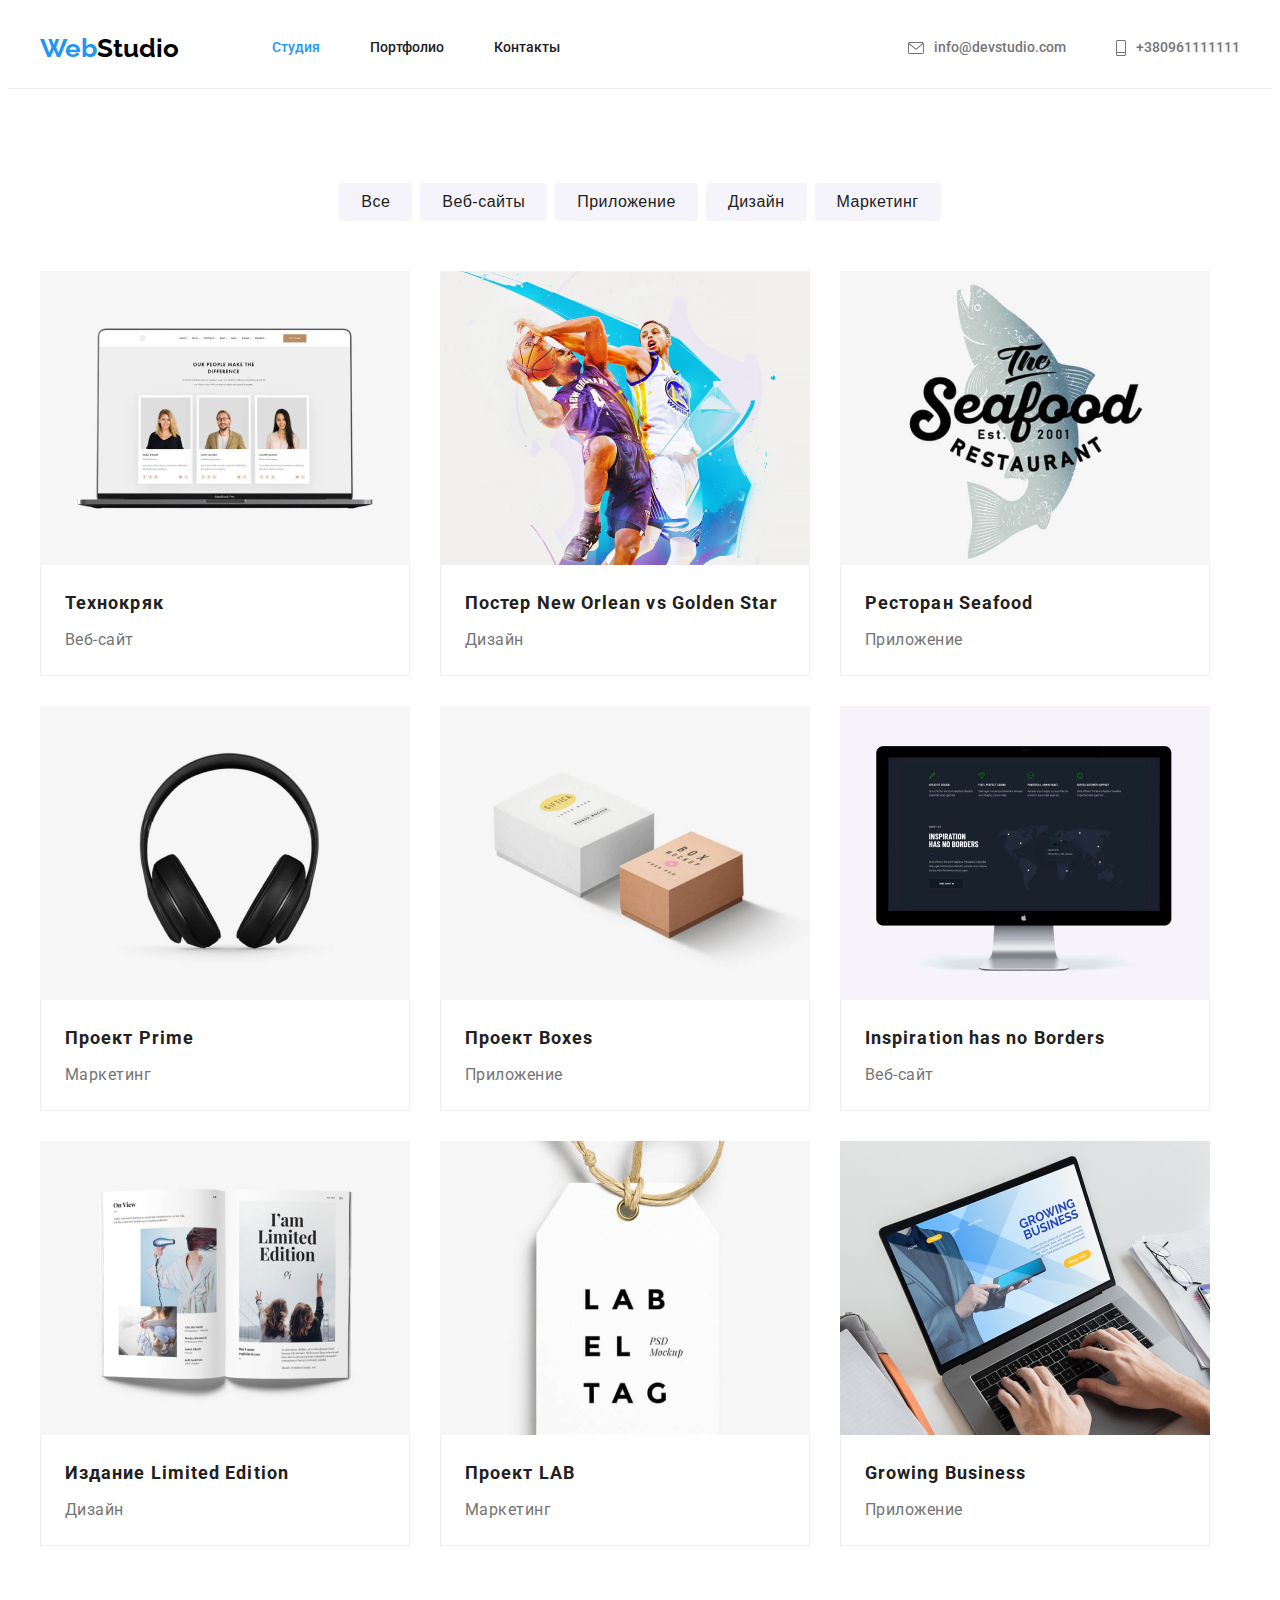
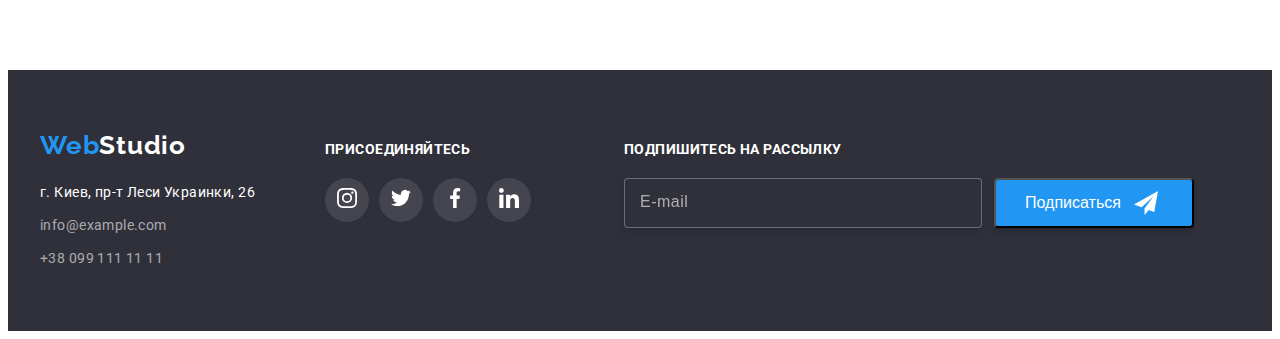
==== portfolio.html @ a02e1358 "Материалы с 6 ДЗ" ====
<!DOCTYPE html>
<html lang="en">
  <head>
    <meta charset="UTF-8" />
    <meta http-equiv="X-UA-Compatible" content="IE=edge" />
    <meta name="viewport" content="width=device-width, initial-scale=1.0" />
    <title>Document</title>
    <link rel="preconnect" href="https://fonts.googleapis.com">
    <link rel="preconnect" href="https://fonts.gstatic.com" crossorigin>
    <link href="https://fonts.googleapis.com/css2?family=Raleway:wght@700&family=Roboto:wght@400;500;700;900&display=swap" rel="stylesheet">
    <link rel="stylesheet" href="https://cdnjs.cloudflare.com/ajax/libs/modern-normalize/1.1.0/modern-normalize.min.css" integrity="sha512-wpPYUAdjBVSE4KJnH1VR1HeZfpl1ub8YT/NKx4PuQ5NmX2tKuGu6U/JRp5y+Y8XG2tV+wKQpNHVUX03MfMFn9Q==" crossorigin="anonymous" referrerpolicy="no-referrer" />
    <link rel="stylesheet" href="./css/styles.css" />
  </head>
  <body>
    <!--Шапка сайта-->
    <header class="page-header">
      <div class="container main-nav">
      <a href="./index.html" class="logo">
        <span class="logo-bloe">Web</span>Studio</a>
      <nav>
        <ul class="site-nav link">
          <li class="item"><a href="./index.html" class="link current">Студия</a></li>
          <li class="item"><a href="./portfolio.html" class="link activ">Портфолио</a></li>
          <li class="item"><a href="#" class="link">Контакты</a></li>
        </ul>
      </nav>
      <!-- сылка авторизации  -->
      <ul class="auth-link">
        <li class="item">             
          <a href="mailto:info@devstudio.com" class="link">
            <svg class="mailto">
              <use href="./img/sprite.svg#icon-envelope-hover"></use>
            </svg>
            info@devstudio.com
          </a>
        </li>
        <li class="item">
          <a href="tel:+380961111111" class="link">
            <svg class="phone">
              <use href="./img/sprite.svg#icon-smartphone"></use>
            </svg>
             +380961111111
          </a>
        </li>
      </ul>
     </div>
    </header>
  <main>
      <section class="section">
        <div class="container">
          <h1 class="visually-hidden">Наши проекты</h1>
        <ul class="portfolio">
          <li class="button-wrapper"><button type="button" class="button">Все</button></li>
          <li class="button-wrapper"><button type="button" class="button">Веб-сайты</button></li>
          <li class="button-wrapper"><button type="button" class="button">Приложение</button></li>
          <li class="button-wrapper"><button type="button" class="button">Дизайн</button></li>
          <li class="button-wrapper"><button type="button" class="button">Маркетинг</button></li>
        </ul>
        <ul class="project">
          <li class="element">
            <a href="" class="project-link">
              <div class="project-overlay">
                <img src="./img/7.jpg" alt="" width="370">
                <div class="project-overlay-text">
                  <h2 class="project-text">Технокряк это современная площадка распространения
                   коронавируса. Компании используют эту платформу для цифрового шпионажа и 
                   атак на защищённые сервера конкурентов.</h2>
                </div>
              </div>
              <div class="project-info">  
                <h2 class="project-title">Технокряк</h2>
                <p class="text">Веб-сайт</p>
              </div>
            </a>
          </li>
          <li class="element">
            <a href="" class="project-link">
              <div class="project-overlay">
              <img src="./img/8.jpg" alt="" width="370">
               <div class="project-overlay-text">
                  <h2 class="project-text">Технокряк это современная площадка распространения
                   коронавируса. Компании используют эту платформу для цифрового шпионажа и 
                   атак на защищённые сервера конкурентов.</h2>
                </div>
              </div>
              <div class="project-info">  
                <h2 class="project-title">Постер New Orlean vs Golden Star</h2>
                <p class="text">Дизайн</p>
              </div>
            </a>
          </li>
          <li class="element">
            <a href="" class="project-link">
              <div class="project-overlay">
              <img src="./img/9.jpg" alt="" width="370">
               <div class="project-overlay-text">
                  <h2 class="project-text">Технокряк это современная площадка распространения
                   коронавируса. Компании используют эту платформу для цифрового шпионажа и 
                   атак на защищённые сервера конкурентов.</h2>
                </div>
              </div>
              <div class="project-info">  
                <h2 class="project-title">Ресторан Seafood</h2>
                <p class="text">Приложение</p>
              </div>
            </a>
          </li>
          <li class="element">
            <a href="" class="project-link">
              <div class="project-overlay">
              <img src="./img/10.jpg" alt="" width="370">
               <div class="project-overlay-text">
                  <h2 class="project-text">Технокряк это современная площадка распространения
                   коронавируса. Компании используют эту платформу для цифрового шпионажа и 
                   атак на защищённые сервера конкурентов.</h2>
                </div>
              </div>
             <div class="project-info"> 
                <h2 class="project-title">Проект Prime</h2>
              <p class="text">Маркетинг</p>
             </div>
            </a>
          </li>
          <li class="element">
            <a href="" class="project-link">
              <div class="project-overlay">
              <img src="./img/11.jpg" alt="" width="370">
               <div class="project-overlay-text">
                  <h2 class="project-text">Технокряк это современная площадка распространения
                   коронавируса. Компании используют эту платформу для цифрового шпионажа и 
                   атак на защищённые сервера конкурентов.</h2>
                </div>
              </div>
              <div class="project-info">  
                <h2 class="project-title">Проект Boxes</h2>
              <p class="text">Приложение</p>
              </div>
            </a>
          </li>
          <li class="element">
            <a href="" class="project-link">
              <div class="project-overlay">
              <img src="./img/12.jpg" alt="" width="370">
               <div class="project-overlay-text">
                  <h2 class="project-text">Технокряк это современная площадка распространения
                   коронавируса. Компании используют эту платформу для цифрового шпионажа и 
                   атак на защищённые сервера конкурентов.</h2>
                </div>
              </div>
              <div class="project-info">  
                <h2 class="project-title">Inspiration has no Borders</h2>
              <p class="text">Веб-сайт</p>
              </div>
            </a>
          </li>
          <li class="element">
            <a href="" class="project-link">
              <div class="project-overlay">
              <img src="./img/13.jpg" alt="" width="370">
              <div class="project-overlay-text">
                  <h2 class="project-text">Технокряк это современная площадка распространения
                   коронавируса. Компании используют эту платформу для цифрового шпионажа и 
                   атак на защищённые сервера конкурентов.</h2>
                </div>
              </div>
              <div class="project-info">  
                <h2 class="project-title">Издание Limited Edition</h2>
              <p class="text">Дизайн</p>
              </div>
            </a>
          </li>
          <li class="element">
            <a href="" class="project-link">
              <div class="project-overlay">
              <img src="./img/14.jpg" alt="" width="370">
              <div class="project-overlay-text">
                  <h2 class="project-text">Технокряк это современная площадка распространения
                   коронавируса. Компании используют эту платформу для цифрового шпионажа и 
                   атак на защищённые сервера конкурентов.</h2>
                </div>
              </div>
              <div class="project-info">  
                <h2 class="project-title">Проект LAB</h2>
              <p class="text">Маркетинг</p>
              </div>
            </a>
          </li>
          <li class="element">
            <a href="" class="project-link">
              <div class="project-overlay">
              <img src="./img/15.jpg" alt="" width="370">
              <div class="project-overlay-text">
                  <h2 class="project-text">Технокряк это современная площадка распространения
                   коронавируса. Компании используют эту платформу для цифрового шпионажа и 
                   атак на защищённые сервера конкурентов.</h2>
                </div>
              </div>
              <div class="project-info">  
                <h2 class="project-title">Growing Business</h2>
              <p class="text">Приложение</p>
              </div>
            </a>
          </li>
        </ul>
      </div>
      </section>
</main>

    <!--Podval-->

    <footer class="footer">
      <div class="container">
        <div>
          <a href="./index.html" class="footer-logo"><span class="logo-bloe">Web</span>Studio</a>
          <address>
             <ul>
               <li class="adres">г. Киев, пр-т Леси Украинки, 26</li>
                <li><a href="mailto:info@example.com" class="adres-link">info@example.com</a></li>
               <li><a href="tel:+380991111111" class="adres-link">+38 099 111 11 11</a></li>
            </ul>
           </address>
        </div>
        <div class="connect">
           <h3 class="footer-title">Присоединяйтесь</h3>
             <ul class="social-footer-list">
              <li class="social-footer-item">
                <a class="social-footer-link" href="#">
                  <svg class="social-footer-icon">
                    <use href="./img/sprite.svg#icon-instagram-2"></use>
                  </svg>
                </a>
              </li>
              <li class="social-footer-item">
                <a class="social-footer-link" href="#">
                  <svg class="social-footer-icon">
                    <use href="./img/sprite.svg#icon-twitter-1"></use>
                  </svg>
                </a>
              </li>
              <li class="social-footer-item">
                <a class="social-footer-link" href="#">
                  <svg class="social-footer-icon">
                    <use href="./img/sprite.svg#icon-facebook-1"></use>
                  </svg>
                </a>
              </li>
              <li class="social-footer-item">
                <a class="social-footer-link" href="#">
                  <svg class="social-footer-icon">
                    <use href="./img/sprite.svg#icon-linkedin-1"></use>
                  </svg>
                </a>
              </li>
            </ul>
        </div>
        <div class="footer-form">
          <h3 class="footer-form-title">Подпишитесь на рассылку</h3>
          <div class="footer-container">
          <label class="footer-form-label">
            <input type="text" name="" placeholder="E-mail" />
           <button type="submit" class="btn-title">Подписаться
             <svg class="btn-icon">
               <use href="./img/sprite.svg#icon_send"></use>
            </svg>
           </button>
          </label>
          </div>
        </div>

     </div>

    </footer>
  </body>
     </html>
---- css/styles.css ----
:root{
--primary-text-color: #757575;
--title-text:#212121;
--accent-color: #2196F3;
--accent-new-color: #FFFFFF;
--timing: cubic-bezier(0.4, 0, 0.2, 1)
}


body {
  background-color: var(--accent-new-color);
  color: var(--primary-text-color);
  font-family: Roboto, sans-serif;
}

 img{
   width: 100%;
   height: auto;
   display: block;
 }

 h1,h2,h3,p{
  margin: 0;
}

ul {
  list-style: none;
  margin-top: 0;
  margin-bottom: 0;
  padding: 0;
}
/* цвет основного текста #212121 */

/* вторичний цвет #757575 */

/* белий #FFFFFF */
/* cubic-bezier(0.4, 0, 0.2, 1) */
/* синий #2196F3 */
/* fon #E5E5E5*/ 
/*fon2  #F5F4FA*/
/* #000000  цвет logo */
/*  fon footer 2F303A */

.section{
  padding: 94px 0;
}

.container{
 max-width: 1200px;
 padding-left: 15px;
 padding-right: 15px;
 margin: 0 auto;
}

.page-header{
  background-color: var(--accent-new-color);
  border-bottom: 1px solid #ECECEC;
}

.main-nav{
  display: flex;
  align-items: center;
}

.logo {
  color:#000000;
  margin-right: 93px;
  font-family: Raleway;
  font-weight: 700;
  font-size: 26px;
  line-height: 1.19;
  text-decoration: none;
}
.logo-bloe {
  color: var(--accent-color)
}

.site-nav{
  display: flex;
  
}

.site-nav .item{
  margin-right: 50px;
}

.site-nav .item:last-child{
  margin-right: 0;
}

.site-nav .link {
  display: block;
  
 padding-top: 32px;
 padding-bottom: 32px; 

color: var(--title-text);
font-weight: 500;
font-size: 14px;
line-height: 1.14;
text-decoration: none;
}

.site-nav .link:hover, 
.site-nav .link:focus {
  color: var(--accent-color);
}

.site-nav .link.current{
  color: var(--accent-color);
}

.item{
  position: relative;
}
.site-nav .link.current::after{
  content: "";
  display: block;
  position: absolute;
  left: 0;
  bottom: 0;
  width: 100%;
  height: 4px;
  background: #2196F3;
  border-radius: 2px;

  opacity: 0;
  transition: opacity 250ms var(--timing);
}

.site-nav .link.current:hover::after{
  opacity: 1;
}

.site-nav .link.activ::after{
  content: "";
  display: block;
  position: absolute;
  left: 0;
  bottom: 0;
  width: 100%;
  height: 4px;
  background: #2196F3;
  border-radius: 2px;

  opacity: 0;
  transition: opacity 250ms var(--timing);
}

.site-nav .link.activ:hover::after{
  opacity: 1;
}


/* сылка авторизации */
.auth-link .link:hover,
.auth-link .link:focus {
  color: var(--accent-color);
}



.auth-link{
  display: flex;
  margin-left: auto;
}

.auth-link .item + .item{
margin-left: 50px;
}

.auth-link .link {
  display: flex;
  color: var(--primary-text-color);
  font-weight: 500;
  font-size: 14px;
  line-height: 1.14;
  text-decoration: none;
  align-items: center;
}

.mailto{
   width: 16px;
   height: 12px;
   margin-right: 10px;
   fill: #757575;
}
.auth-link .link:hover .mailto,
.auth-link .link:focus .mailto, 
.auth-link .link:hover .phone,
.auth-link .link:focus .phone{
fill:var(--accent-color);
}

.phone{
  width: 10px;
  height: 16px;
  margin-right: 10px;
  fill: #757575;
}
.phone:hover,
.phone:focus{
fill:var(--accent-color);
}

/* Банер */
.banner{
  height: 600px;
  margin-left: auto;
  margin-right: auto;
  background-image: linear-gradient(to right,
  rgba(47, 48, 58, 0.4),
  rgba(7, 9, 26, 0.4)),url(../img/16.jpg);
  background-size: cover;
  background-repeat: no-repeat;
  background-position: center; 
  text-align: center;  
  background-color:  #2F303A;
  padding-top: 200px;
  padding-bottom: 200px;
}

.banner .banner-subtitle{
  margin-top: 0;
  margin-bottom: 30px;
 font-weight: 900;
 font-size: 44px;
 line-height: 1.36;
 text-align: center;
 text-transform: uppercase;
 color: var(--accent-new-color);
}
/* Кнопка */
.banner .button{
  box-shadow: 0px 4px 4px rgba(0, 0, 0, 0.15);
  border: transparent;
  margin-left: auto;
  margin-right: auto;
  padding: 10px 32px;
  color: var(--title-text);
  width: 200px;
  border-radius: 4px;  
  font-weight: 700;
  font-size: 16px;
  line-height: 1.87;
  display: flex;
  align-items: center;
  text-align: center;  
  cursor: pointer;
}

.button.primary{ 
  color: var(--accent-new-color);
  background-color: var(--accent-color);
}
 /* modal */

 .backdrop{
   z-index: 1;
   position: fixed;
   top: 0;
   left: 0;
   right: 0;
   bottom: 0;
   background: rgba(0, 0, 0, 0.2);
   box-shadow: 0px 4px 4px rgba(0, 0, 0, 0.25);
 }

 .backdrop.is-hidden{
   opacity: 0;
   pointer-events: none;
 }

 .modal{
   position: absolute;
   padding: 40px;
   top: 50%;
   left: 50%;
   max-width: 500px;
   background: #FFFFFF;
   transform: translate(-50%, -50%);
   width: 528px;
   min-height: 581px;
 }

.button-modal{
   display: flex; 
   cursor: pointer;
   padding: 0;
   position: absolute;
   top: 8px;
   right: 8px;
   width: 30px;
   height: 30px;
   border-radius: 100%;
   justify-content: center;
   align-items: center;
   background: #FFFFFF;
   border: 1px solid rgba(0, 0, 0, 0.1);
   box-sizing: border-box;

}

.modal-icon{

 width: 18px;
 height: 18px;
 color: #000000;
}

.modal-title{
  display: flex;
  width: 448px;
  height: 23px;
  line-height: 23px;
  text-align: center;
  letter-spacing: 0.03em;
  margin-bottom: 12px;
  color: #212121;
}

.coment{
  resize: none;
  width: 100%;
  height: 120px;
  padding: 16px 12px;
  margin-bottom: 20px;
  border: 1px solid rgba(33, 33, 33, 0.2);
  box-sizing: border-box;
  border-radius: 4px;
}

.coment:hover,.coment:focus{
   border: 1px solid #2196F3;
}

.form-field{
  display: flex;
  flex-direction: column;
}

.form-lable{
  position: relative;
  text-align: left;
  margin-bottom: 10px;
  font-size: 12px;
  line-height: 14px;

  color: #757575;
}

.form-input:focus,.form-input:hover{
  border: 1px solid #2196F3;
  outline: none;
  cursor: pointer;
}

.form-input:focus + .form-ikon,.form-input:hover + .form-ikon{
  fill: #2196F3;
}

.form-input{
width: 100%;
padding: 14px;
padding-left: 42px;
background: #FFFFFF;
/* box-shadow: 0px 1px 3px rgba(0, 0, 0, 0.12), 0px 1px 1px rgba(0, 0, 0, 0.14), 0px 2px 1px rgba(0, 0, 0, 0.2);
border-radius: 4px; */
border: 1px solid rgba(33, 33, 33, 0.2);
box-sizing: border-box;
}

.form-ikon{
  position: absolute;
  top: 24px;
  left: 15px;

  display: inline-block;
  width: 18px;
  height: 18px;
}

.checkbox{
  -webkit-appearance:none;
  -moz-appearance:none;
  appearance:none
}


.checkbox-label{
  display: flex;
  margin-bottom: 30px;
  font-size: 14px;
  line-height: 1.7;
  color: var(--primary-text-color);
}

.checkbox-label span{
  display: flex;
  align-items: center;
  justify-content: center;
  border-radius: 3px;
  margin-right: 7px;
  width: 16px;
  height: 15px;
  border: 2px solid #212121;
}

.checkbox:checked + .checkbox-label span{
 background-color: var(--accent-color);
 border: none;
}

.form-link{
    margin-left: 5px;
    font-size: 14px;
    line-height: 1.71;
    letter-spacing: 0.03em;
    text-decoration-line: underline;
    color: #2196F3;
}

.checkbox-ikon{
  display: flex;
  align-items: center;
  justify-content: center;
  width: 11px;
  height: 8px;
  border-radius: 2px;
}

.form-button{
  display: flex;
  justify-content: center;
  cursor: pointer;
  padding: 10px 55px;
  background: #2196F3;
  box-shadow: 0px 4px 4px rgba(0, 0, 0, 0.15);
  border-radius: 4px;
  font-size: 16px;
  line-height: 30px;  
  align-items: center;
  text-align: center;
  border: transparent;
  color: #FFFFFF;
}

.form-primary{
  display: block;
  margin-left: auto;
  margin-right: auto;
}

/* Организхационные моменты */

.visually-hidden {
  display: none;
}

.features {
  background: #FFFFFF;
  padding-bottom: 0;
}

.moment{
  display: flex;
}
.moment .item:hover, .moment .item:focus{
  cursor: pointer;
  filter: drop-shadow(0px 4px 4px rgba(0, 0, 0, 0.25));
}
 .moment .item:not(:last-child){
  margin-right: 30px;
 }

 .moment .item .features-box{
 display: flex;
 align-items: center;
 justify-content: center;
 height: 120px;
 background-repeat: no-repeat;
 background-position: center;
 background-color: #F5F4FA;
 margin-bottom: 27px;
 }

.moment .item .features-icon{
  height: 70px;
  height: 70px;
}
 

 .features-title {
   margin-bottom: 10px;
   font-size: 14px;
   line-height: 1.14;
   letter-spacing: 0.03em;
   text-transform: uppercase;
   color: var(--title-text)
}

 .features-description {
  font-size: 14px;
  line-height: 1.71;
  letter-spacing: 0.03em;
  color: var(--primary-text-color);
}

/* Чем мы занимаемся */

.work{
  background: #FFFFFF;
}
.work-container{
  display: flex;
}

.work-img{
  display: block;
  position: relative;
  margin-right: 30px;
}

.work-owerlay{
  position: absolute;
  content: "";
  width: 100%;
  bottom: 0;
  padding: 27px 0px;
  text-align: center;
  background: rgba(47, 48, 58, 0.8);
}

.name-owerlay{
  

font-style: normal;
 font-weight: bold;
 font-size: 14px;
 line-height: 1.14;
 letter-spacing: 0.03em;
 text-transform: uppercase;

 color: #FFFFFF;
}
.work-img:last-child{
  margin-right: 0;
}

 .work-title{
   margin-bottom: 50px; 
   font-weight: 700;
   font-size: 36px;
   line-height: 1.16;
   text-align: center;
   letter-spacing: 0.03em;
   color: var(--title-text);
}

/* nasha komanda */
.our-team{
  background: #F5F4FA;
}

.our-team-container{
  display: flex;
}

.our-team-men{
  background: #FFFFFF;
  margin-right: 30px;
  box-shadow: 0px 1px 3px rgba(0,0,0,0.12),0px 1px 1px rgba(0,0,0,0.14), 0px 2px 1px rgba(0,0,0,0.2);
  border-radius:0px 0px 4px 4px ;
}

.our-team-men:last-child{
  margin-right: 0;
}

 .our-team-title{
margin-bottom: 50px;
font-weight: bold;
font-size: 36px;
line-height: 1.16;
text-align: center;
letter-spacing: 0.03em;
color: var(--title-text);
}

.our-team-info{
  padding: 30px 0;
}

 .our-team-name{
   margin-bottom: 10px;
font-weight: 500;
font-size: 16px;
line-height: 1.19;
text-align: center;
letter-spacing: 0.03em;
color: var(--title-text);
}

 .our-team-job{
 font-size: 16px;
 line-height: 1.19;
 text-align: center;
 letter-spacing: 0.03em;
 color: var(--primary-text-color);
 margin-bottom: 16px;
}

.network-link{
  display: flex;
  padding: 12px;
  border-radius: 50%;
  align-items: center;
  justify-content: center;
  fill:#afb1b8;
  outline: none;
}

.network-link:hover,
.network-link:focus{
  background: #2196F3;
  fill: #FFFFFF;
}


.network-list{
  display: flex;
  justify-content: center;
}

.network-item:not(:last-child){
  margin-right: 10px;
}

.network-social{
   width: 20px;
   height: 20px;
 }

 .network-link:last-child{
  margin-right: 0;
} 



 /*Постоянные клиенты*/

 .company-container{
   display: flex;
 }

.company-title{
font-family: Roboto;
font-style: normal;
font-weight: bold;
font-size: 36px;
line-height: 1.1;
text-align: center;
letter-spacing: 0.03em;
margin-bottom: 50px;
color: #212121;
}


.company-item{
  display: flex;
  justify-content: center;
  width: 170px;
  height: 92px;
  margin-right: 30px;
  
  box-sizing: border-box;
  align-items: center;
  border-radius: 4px;
}

.company-button{
  display: flex;
  align-items: center;
  justify-content: center;
  width: 170px;
  height: 92px;
  box-sizing: border-box;
  align-items: center;
  border-radius: 4px;
  border: 1px solid #AFB1B8;
}


.company-item:last-child{
  margin-right: 0;
} 

.company-icon{
  width:106px;
  height: 60px;
  fill:#afb1b8 ;
}

.company-button:hover .company-icon,
.company-button:focus .company-icon {
   fill: #2196F3;
}

.company-button:hover,
.company-button:focus {
 border-color: #2196F3;
}

 

.footer{
  background-color: #2F303A;
  padding-top: 60px;
  padding-bottom: 60px;
}


.footer-logo{
  display: inline-block;
  margin-bottom: 20px;
  color:var(--accent-new-color);
  font-family: Raleway;
  font-weight: 700;
  font-size: 26px;
  line-height: 1.19;
  letter-spacing: 0.03em;
  text-decoration: none;
}

.adres{
 color: var(--accent-new-color);
 font-family: Roboto;
 font-style: normal;
 font-size: 14px;
 line-height: 1.71;
 letter-spacing: 0.03em;
}

.footer .adres-link:hover,
.footer .adres-link:focus {
  color: var(--accent-color);
}

.footer .adres-link {
  display: inline-block;
 margin-top: 9px;
 font-style: normal;
 font-size: 14px;
 line-height: 1.71;
 letter-spacing: 0.03em;
 color: rgba(255, 255, 255, 0.6);
 text-decoration: none;
}

.footer .container{
  display: flex;
  align-items: baseline;
}

.footer-title{
  font-family: Roboto;
 font-style: normal;
 font-weight: bold;
 font-size: 14px;
 line-height: 1.14;
 letter-spacing: 0.03em;
 text-transform: uppercase;
 margin-bottom: 20px;
 color:var(--accent-new-color);
 }

.social-footer-list{
  display: flex;
}

.social-footer-item{
  display: flex;
  justify-content: center;
  align-items: center;
  background: rgba(255, 255, 255, 0.1);
  width: 44px;
  height: 44px;
  border-radius: 100%;
  margin-right: 10px;
}

.social-footer-link:hover{
  background: #2196F3;
}

.social-footer-item:last-child{
  margin-right: 0;
} 

.social-footer-icon{
  width: 20px;
  height: 20px;
  fill: #FFFFFF;
}

.connect{
  margin-left: 70px;
}

.footer-form{
  display: flex;
  flex-direction: column;
  margin-left: 93px;
}

.footer-form-title{
 font-weight: bold;
 font-size: 14px;
 line-height: 1.14;
 letter-spacing: 0.03em;
 text-transform: uppercase;
 margin-bottom: 20px;
 color: var(--accent-new-color);
}

.footer-container{
  display: flex;
  flex-direction: row 
}

.footer-form-label{
  display: flex;
}

.footer-form-label input{
  width: 358px;
  height: 50px;
  left: 815px;
  top: 2787px;
  padding: 16px 15px;
  margin-right: 12px;
  border: 1px solid rgba(255, 255, 255, 0.3);
  box-sizing: border-box;
  filter: drop-shadow(0px 4px 4px rgba(0, 0, 0, 0.15));
  border-radius: 4px;
  background: #2F303A;
}

.footer-form-label input::placeholder{
font-size: 16px;
line-height: 20px;
display: flex;
align-items: center;
letter-spacing: 0.03em;
color: rgba(255, 255, 255, 0.6);
}

.footer-form .btn-title{
 display: flex;
 align-items: center;
 text-align: center;
 padding-left: 29px;
 padding-top: 10px;
 padding-bottom: 10px;
 margin-right: 10px;
 width: 200px;
 height: 50px;

 background: #2196F3;
 box-shadow: 0px 4px 4px rgba(0, 0, 0, 0.15);
 border-radius: 4px;

 color: #FFFFFF;
 font-size: 16px;
 line-height: 30px;
}

.btn-icon{
  width: 24px;
  height: 24px;
  margin: 13px 13px;
  
}

/* страница портфолио */

 .portfolio{
   display: flex;
   justify-content: center;
 }

 .project{
  display: flex;
  flex-wrap: wrap;
 }

 .portfolio{
 margin-bottom: 50px;
 }
.portfolio .button-wrapper:not(:last-child){
  margin-right: 8px;
}

.portfolio .button {
  border: 0;
  padding: 6px 22px;
  background-color: #f5f4fa;
  color: var(--title-text);
  border-radius: 4px; 
  font-weight: 500;
  font-size: 16px;
  line-height: 1.63;
  text-align: center;
  letter-spacing: 0.03em;
  cursor: pointer;
  outline: none;
}


.portfolio .button:hover,
.portfolio .button:focus {
  background-color: var(--accent-color);
  color: var(--accent-new-color);
}

/* .element{
    overflow: hidden;
} */

.project .project-link{
  text-decoration: none;
  display: block;
}

.project-overlay{
    position: relative;
    overflow: hidden; 
    /* padding: 63px 24px; */
}
.element:hover .project-overlay-text{
    transform: translateY(0);
}
 

.project-overlay-text{
    position: absolute;
    padding: 63px 24px;
    top: 0;
    right: 0;
    bottom: 0;
    background-color:  rgba(33, 150, 243, 0.9);

    transform: translateY(100%);
    transition: transform 250ms var(--timing);
}


.project-text{
    display: flex;
    align-items: center;
    width: 322px;
    height: 182px;
    left: 176px;
    top: 318px;
    font-family: Roboto;
    font-style: normal;
    font-weight: normal;
    font-size: 18px;
    line-height: 2.33;
    letter-spacing: 0.03em;
    color: #FFFFFF;
    
}

.project .project-title{
  margin-bottom: 4px;
    font-weight: 700;
    font-size: 18px;
    line-height: 2;
    letter-spacing: 0.06em;
    color: var(--title-text);
}


.project .text{
font-size: 16px;
line-height: 1.87;
letter-spacing: 0.03em;
color: var(--primary-text-color);
}

.project .project-info{
  border: 1px solid #eeeeee;
  border-top: 0;
  padding: 20px 24px;
}

.element{
   margin-right: 30px;
   margin-bottom: 30px;
 }

 .element .project-link:hover, .element .project-link:focus{
   box-shadow: 0px 1px 1px rgba(0, 0, 0, 0.12), 0px 4px 4px rgba(0, 0, 0, 0.06), 1px 4px 6px rgba(0, 0, 0, 0.16);
   outline: none;
 
  }
 
 .element:nth-child(3n){
   margin-right: 0px;
 }
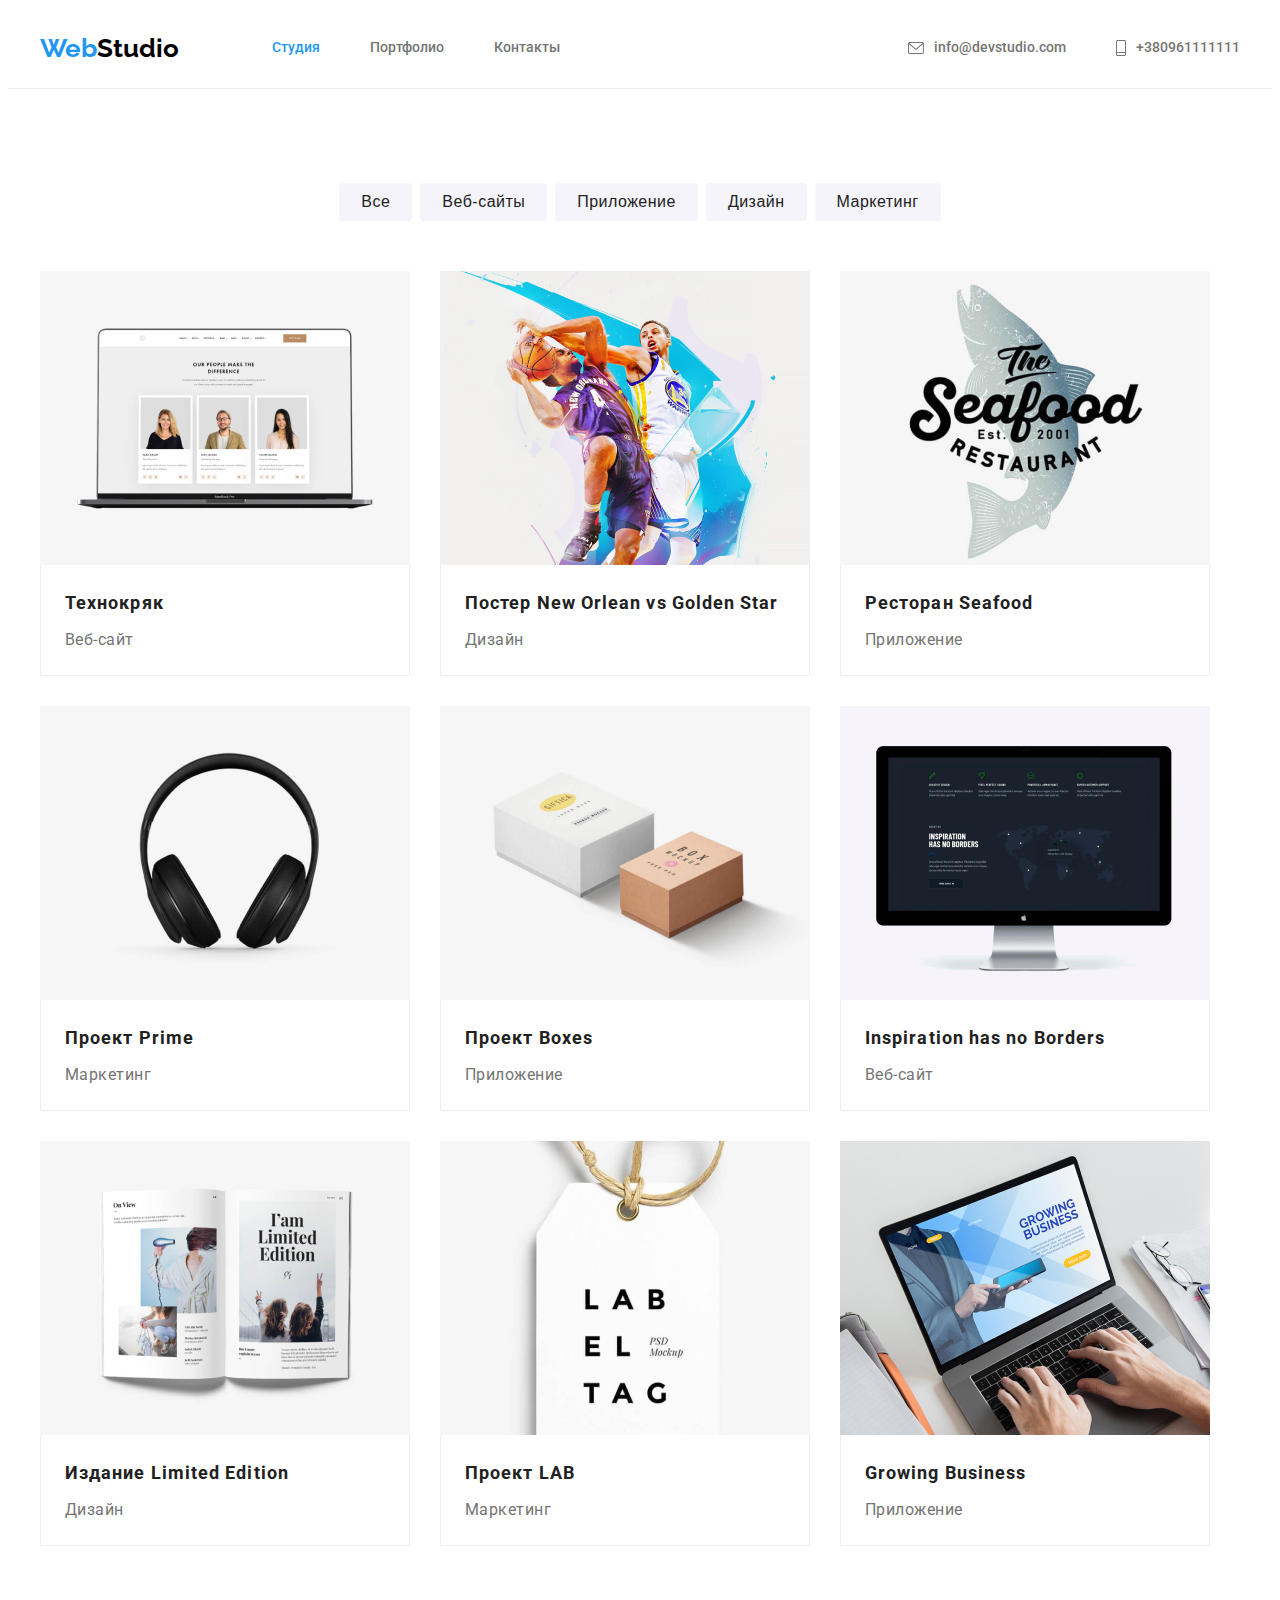
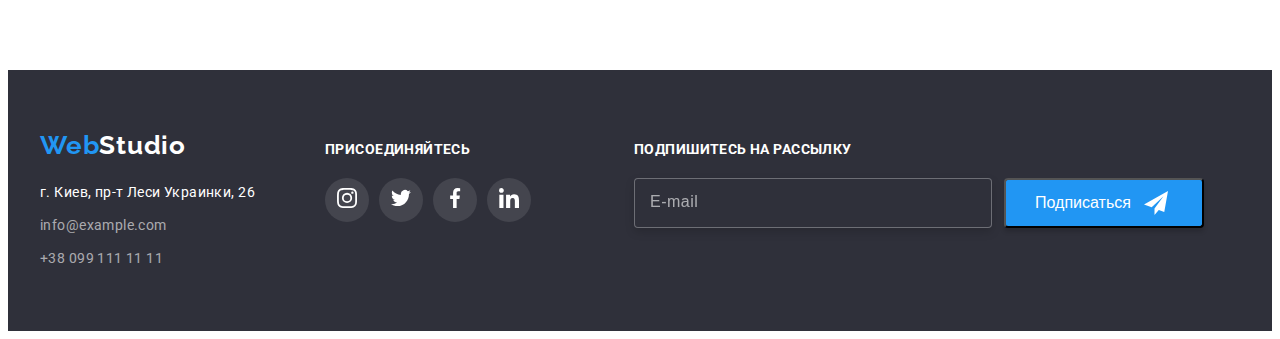
==== commit 517b7619: "дз 7готовое" ====
--- a/portfolio.html
+++ b/portfolio.html
@@ -9,7 +9,9 @@
     <link rel="preconnect" href="https://fonts.gstatic.com" crossorigin>
     <link href="https://fonts.googleapis.com/css2?family=Raleway:wght@700&family=Roboto:wght@400;500;700;900&display=swap" rel="stylesheet">
     <link rel="stylesheet" href="https://cdnjs.cloudflare.com/ajax/libs/modern-normalize/1.1.0/modern-normalize.min.css" integrity="sha512-wpPYUAdjBVSE4KJnH1VR1HeZfpl1ub8YT/NKx4PuQ5NmX2tKuGu6U/JRp5y+Y8XG2tV+wKQpNHVUX03MfMFn9Q==" crossorigin="anonymous" referrerpolicy="no-referrer" />
+    <link rel="stylesheet" href="./css/main.min.css" />
     <link rel="stylesheet" href="./css/styles.css" />
+
   </head>
   <body>
     <!--Шапка сайта-->
@@ -215,8 +217,8 @@
           <address>
              <ul>
                <li class="adres">г. Киев, пр-т Леси Украинки, 26</li>
-                <li><a href="mailto:info@example.com" class="adres-link">info@example.com</a></li>
-               <li><a href="tel:+380991111111" class="adres-link">+38 099 111 11 11</a></li>
+                <li><a href="mailto:info@example.com" class="adres__link">info@example.com</a></li>
+               <li><a href="tel:+380991111111" class="adres__link">+38 099 111 11 11</a></li>
             </ul>
            </address>
         </div>
@@ -254,9 +256,9 @@
             </ul>
         </div>
         <div class="footer-form">
-          <h3 class="footer-form-title">Подпишитесь на рассылку</h3>
+          <h3 class="footer-form__title">Подпишитесь на рассылку</h3>
           <div class="footer-container">
-          <label class="footer-form-label">
+          <label class="footer-form__label">
             <input type="text" name="" placeholder="E-mail" />
            <button type="submit" class="btn-title">Подписаться
              <svg class="btn-icon">
--- a/css/main.min.css
+++ b/css/main.min.css
@@ -0,0 +1,2 @@
+:root{--primary-text-color: #757575;--title-text:#212121;--accent-color: #2196F3;--accent-new-color: #FFFFFF;--timing: cubic-bezier(0.4, 0, 0.2, 1)}img{width:100%;height:auto;display:block}h1,h2,h3,p{margin:0}ul{list-style:none;margin-top:0;margin-bottom:0;padding:0}body{background-color:var(--accent-new-color);color:var(--primary-text-color);font-family:Roboto, sans-serif}.section{padding:94px 0}.container{max-width:1200px;padding-left:15px;padding-right:15px;margin:0 auto}.page-header{background-color:var(--accent-new-color);border-bottom:1px solid #ECECEC}.main-nav{display:flex;align-items:center}.logo{color:#000000;margin-right:93px;font-family:Raleway;font-weight:700;font-size:26px;line-height:1.19;text-decoration:none}.logo-bloe{color:var(--accent-color)}.site-nav{display:flex}.site-nav .item{margin-right:50px}.site-nav .item.site-nav .item:last-child{margin-right:0}.site-nav .link{display:block;padding-top:32px;padding-bottom:32px;color:var(--primary-text-color);font-weight:500;font-size:14px;line-height:1.14;text-decoration:none}.site-nav .link:hover,.site-nav .link:focus{color:var(--accent-color)}.site-nav .link.current{color:var(--accent-color)}.site-nav .link.current::after{content:"";display:block;position:absolute;left:0;bottom:0;width:100%;height:4px;background:var(--accent-color);border-radius:2px;opacity:0;transition:opacity 250ms var(--timing)}.site-nav .link.current:hover::after{opacity:1}.item{position:relative}.site-nav .link.activ::after{content:"";display:block;position:absolute;left:0;bottom:0;width:100%;height:4px;background:var(--accent-color);border-radius:2px;opacity:0;transition:opacity 250ms var(--timing)}.site-nav .link.activ:hover::after{opacity:1}.auth-link .link:hover,.auth-link .link:focus{color:var(--accent-color)}.auth-link{display:flex;margin-left:auto}.auth-link .item+.item{margin-left:50px}.auth-link .link{display:flex;color:var(--primary-text-color);font-weight:500;font-size:14px;line-height:1.14;text-decoration:none;align-items:center}.auth-link .link:hover .mailto,.auth-link .link:focus .mailto,.auth-link .link:hover .phone,.auth-link .link:focus .phone{fill:var(--accent-color)}.mailto{width:16px;height:12px;margin-right:10px;fill:var(--primary-text-color)}.phone{width:10px;height:16px;margin-right:10px;fill:var(--primary-text-color)}.phone:hover,.phone:focus{fill:var(--accent-color)}.banner{height:600px;margin-left:auto;margin-right:auto;background-image:linear-gradient(to right, rgba(47,48,58,0.4), rgba(7,9,26,0.4)),url(../img/16.jpg);background-size:cover;background-repeat:no-repeat;background-position:center;text-align:center;background-color:#2F303A;padding-top:200px;padding-bottom:200px}.banner .banner-subtitle{margin-top:0;margin-bottom:30px;font-weight:900;font-size:44px;line-height:1.36;text-align:center;text-transform:uppercase;color:var(--accent-new-color)}.banner .button{box-shadow:0px 4px 4px rgba(0,0,0,0.15);border:transparent;margin-left:auto;margin-right:auto;padding:10px 32px;color:var(--title-text);width:200px;border-radius:4px;font-weight:700;font-size:16px;line-height:1.87;display:flex;align-items:center;text-align:center;cursor:pointer}.button.primary{color:var(--accent-new-color);background-color:var(--accent-color)}.backdrop{z-index:1;position:fixed;top:0;left:0;right:0;bottom:0;background:rgba(0,0,0,0.2);box-shadow:0px 4px 4px rgba(0,0,0,0.25)}.backdrop.is-hidden{opacity:0;pointer-events:none}.modal{position:absolute;padding:40px;top:50%;left:50%;max-width:500px;background:var(--accent-new-color);transform:translate(-50%, -50%);width:528px;min-height:581px}.modal__button{display:flex;cursor:pointer;padding:0;position:absolute;top:8px;right:8px;width:30px;height:30px;border-radius:100%;justify-content:center;align-items:center;background:var(--accent-new-color);border:1px solid rgba(0,0,0,0.1);box-sizing:border-box}.modal__button:hover .modal__icon{fill:var(--accent-color)}.modal__icon{width:18px;height:18px;color:#000000}.modal__title{display:flex;width:448px;height:23px;line-height:23px;text-align:center;letter-spacing:0.03em;margin-bottom:12px;color:var(--title-text)}.modal__button:hover .modal__icon{fill:var(--accent-color)}.coment{resize:none;width:100%;height:120px;padding:16px 12px;margin-bottom:20px;border:1px solid rgba(33,33,33,0.2);box-sizing:border-box;border-radius:4px}.coment:hover,.coment:focus{border:1px solid #2196F3}.form__field{display:flex;flex-direction:column}.form__lable{position:relative;text-align:left;margin-bottom:10px;font-size:12px;line-height:14px;color:var(--primary-text-color)}.form__input{width:100%;padding:14px;padding-left:42px;background:var(--accent-new-color);border:1px solid rgba(33,33,33,0.2);box-sizing:border-box}.form__input:focus,.form__input:hover{border:1px solid #2196F3;outline:none;cursor:pointer}.form__input:focus+.form__ikon,.form__input:focus+.form__ikon,.form__input:hover+.form__ikon,.form__input:hover+.form__ikon{fill:var(--accent-color)}.form__ikon{position:absolute;top:24px;left:15px;display:inline-block;width:18px;height:18px}.checkbox{-webkit-appearance:none;-moz-appearance:none;appearance:none}.checkbox__label{display:flex;margin-bottom:30px;font-size:14px;line-height:1.7;color:var(--primary-text-color)}.checkbox__label span{display:flex;align-items:center;justify-content:center;border-radius:3px;margin-right:7px;width:16px;height:15px;border:2px solid #212121}.checkbox:checked+.checkbox__label span{background-color:var(--accent-color);border:none}.form__link{margin-left:5px;font-size:14px;line-height:1.71;letter-spacing:0.03em;text-decoration-line:underline;color:var(--accent-color)}.checkbox__ikon{display:flex;align-items:center;justify-content:center;width:11px;height:8px;border-radius:2px}.form__button{display:flex;justify-content:center;cursor:pointer;padding:10px 55px;background:var(--accent-color);box-shadow:0px 4px 4px rgba(0,0,0,0.15);border-radius:4px;font-size:16px;line-height:30px;align-items:center;text-align:center;border:transparent;color:var(--accent-new-color)}.form__primary{display:block;margin-left:auto;margin-right:auto}.visually-hidden{display:none}.features{background:var(--accent-new-color);padding-bottom:0}.moment{display:flex}.moment .item:hover,.moment .item:focus{cursor:pointer;filter:drop-shadow(0px 4px 4px rgba(0,0,0,0.25))}.moment .item:not(:last-child){margin-right:30px}.moment .item .features-box{display:flex;align-items:center;justify-content:center;height:120px;background-repeat:no-repeat;background-position:center;background-color:#F5F4FA;margin-bottom:27px}.moment .item .features-icon{height:70px;height:70px}.features-title{margin-bottom:10px;font-size:14px;line-height:1.14;letter-spacing:0.03em;text-transform:uppercase;color:var(--title-text)}.features-description{font-size:14px;line-height:1.71;letter-spacing:0.03em;color:var(--primary-text-color)}.work{background:var(--accent-new-color)}.work__container{display:flex}.work__img{display:block;position:relative;margin-right:30px}.work__owerlay{position:absolute;content:"";width:100%;bottom:0;padding:27px 0px;text-align:center;background:rgba(47,48,58,0.8)}.name-owerlay{font-style:normal;font-weight:bold;font-size:14px;line-height:1.14;letter-spacing:0.03em;text-transform:uppercase;color:var(--accent-new-color)}.work__img:last-child{margin-right:0}.work__title{margin-bottom:50px;font-weight:700;font-size:36px;line-height:1.16;text-align:center;letter-spacing:0.03em;color:var(--title-text)}.our-team{background:#F5F4FA}.our-team-container{display:flex}.our-team-container .our-team-container__men{background:var(--accent-new-color);margin-right:30px;box-shadow:0px 1px 3px rgba(0,0,0,0.12),0px 1px 1px rgba(0,0,0,0.14),0px 2px 1px rgba(0,0,0,0.2);border-radius:0px 0px 4px 4px}.our-team-container .our-team-container__men:last-child{margin-right:0}.our-team__title{margin-bottom:50px;font-weight:bold;font-size:36px;line-height:1.16;text-align:center;letter-spacing:0.03em;color:var(--title-text)}.our-team-container__info{padding:30px 0}.our-team-container__name{margin-bottom:10px;font-weight:500;font-size:16px;line-height:1.19;text-align:center;letter-spacing:0.03em;color:var(--title-text)}.our-team-container__job{font-size:16px;line-height:1.19;text-align:center;letter-spacing:0.03em;color:var(--primary-text-color);margin-bottom:16px}.network-list__link{display:flex;padding:12px;border-radius:50%;align-items:center;justify-content:center;fill:#afb1b8;outline:none}.network-list__link:last-child{margin-right:0}.network-list__link:hover,.network-list__link:focus{background:var(--accent-color);fill:var(--accent-new-color)}.network-list{display:flex;justify-content:center}.network-list__social{width:20px;height:20px}.network-list:not(:last-child){margin-right:10px}.company__container{display:flex}.company__title{font-family:Roboto;font-style:normal;font-weight:bold;font-size:36px;line-height:1.1;text-align:center;letter-spacing:0.03em;margin-bottom:50px;color:#212121}.company__item{display:flex;justify-content:center;width:170px;height:92px;margin-right:30px;box-sizing:border-box;align-items:center;border-radius:4px}.company__item:last-child{margin-right:0}.company__button{display:flex;align-items:center;justify-content:center;width:170px;height:92px;box-sizing:border-box;align-items:center;border-radius:4px;border:1px solid #AFB1B8}.company__button:hover .company__icon,.company__button:focus .company__icon{fill:#2196F3}.company__button:hover,.company__button:focus{border-color:#2196F3}.company__icon{width:106px;height:60px;fill:#afb1b8}.footer{background-color:#2F303A;padding-top:60px;padding-bottom:60px}.footer .container{display:flex;align-items:baseline}.footer-logo{display:inline-block;margin-bottom:20px;color:var(--accent-new-color);font-family:Raleway;font-weight:700;font-size:26px;line-height:1.19;letter-spacing:0.03em;text-decoration:none}.adres{color:var(--accent-new-color);font-family:Roboto;font-style:normal;font-size:14px;line-height:1.71;letter-spacing:0.03em}.footer .adres__link{display:inline-block;margin-top:9px;font-style:normal;font-size:14px;line-height:1.71;letter-spacing:0.03em;color:rgba(255,255,255,0.6);text-decoration:none}.footer .adres__link:hover,.footer .adres__link:focus{color:var(--accent-color)}.footer-title{font-family:Roboto;font-style:normal;font-weight:bold;font-size:14px;line-height:1.14;letter-spacing:0.03em;text-transform:uppercase;margin-bottom:20px;color:var(--accent-new-color)}.social-footer-list{display:flex}.social-footer-item{display:flex;justify-content:center;align-items:center;background:rgba(255,255,255,0.1);width:44px;height:44px;border-radius:100%;margin-right:10px}.social-footer-item:hover{background:#2196F3}.social-footer-item:hover:last-child{margin-right:0}.social-footer-icon{width:20px;height:20px;fill:#FFFFFF}.connect{margin-left:70px}.footer-form{display:flex;flex-direction:column;margin-left:93px}.footer-form__title{font-weight:bold;font-size:14px;line-height:1.14;letter-spacing:0.03em;text-transform:uppercase;margin-bottom:20px;color:var(--accent-new-color)}.footer-container{display:flex;flex-direction:row}.footer-form__label{display:flex}.footer-form__label input{width:358px;height:50px;left:815px;top:2787px;padding:16px 15px;margin-right:12px;border:1px solid rgba(255,255,255,0.3);box-sizing:border-box;filter:drop-shadow(0px 4px 4px rgba(0,0,0,0.15));border-radius:4px;background:#2F303A}.footer-form__label input::placeholder{font-size:16px;line-height:20px;display:flex;align-items:center;letter-spacing:0.03em;color:rgba(255,255,255,0.6)}.footer-form .btn-title{display:flex;align-items:center;text-align:center;padding-left:29px;padding-top:10px;padding-bottom:10px;margin-right:10px;width:200px;height:50px;background:#2196F3;box-shadow:0px 4px 4px rgba(0,0,0,0.15);border-radius:4px;color:#FFFFFF;font-size:16px;line-height:30px}.btn-icon{width:24px;height:24px;margin:13px 13px}.portfolio{display:flex;justify-content:center}.project{display:flex;flex-wrap:wrap}.portfolio{margin-bottom:50px}.portfolio .button-wrapper:not(:last-child){margin-right:8px}.portfolio .button{border:0;padding:6px 22px;background-color:#f5f4fa;color:var(--title-text);border-radius:4px;font-weight:500;font-size:16px;line-height:1.63;text-align:center;letter-spacing:0.03em;cursor:pointer;outline:none}.portfolio .button:hover,.portfolio .button:focus{background-color:var(--accent-color);color:var(--accent-new-color)}.project .project-link{text-decoration:none;display:block}.project-overlay{position:relative;overflow:hidden}.element:hover .project-overlay-text{transform:translateY(0)}.project-overlay-text{position:absolute;padding:63px 24px;top:0;right:0;bottom:0;background-color:rgba(33,150,243,0.9);transform:translateY(100%);transition:transform 250ms var(--timing)}.project-text{display:flex;align-items:center;width:322px;height:182px;left:176px;top:318px;font-family:Roboto;font-style:normal;font-weight:normal;font-size:18px;line-height:2.33;letter-spacing:0.03em;color:#FFFFFF}.project .project-title{margin-bottom:4px;font-weight:700;font-size:18px;line-height:2;letter-spacing:0.06em;color:var(--title-text)}.project .text{font-size:16px;line-height:1.87;letter-spacing:0.03em;color:var(--primary-text-color)}.project .project-info{border:1px solid #eeeeee;border-top:0;padding:20px 24px}.element{margin-right:30px;margin-bottom:30px}.element .project-link:hover,.element .project-link:focus{box-shadow:0px 1px 1px rgba(0,0,0,0.12),0px 4px 4px rgba(0,0,0,0.06),1px 4px 6px rgba(0,0,0,0.16);outline:none}.element:nth-child(3n){margin-right:0px}
+/*# sourceMappingURL=main.min.css.map */--- a/css/styles.css
+++ b/css/styles.css
@@ -1,1014 +1,3 @@
-:root{
---primary-text-color: #757575;
---title-text:#212121;
---accent-color: #2196F3;
---accent-new-color: #FFFFFF;
---timing: cubic-bezier(0.4, 0, 0.2, 1)
-}
-
-
-body {
-  background-color: var(--accent-new-color);
-  color: var(--primary-text-color);
-  font-family: Roboto, sans-serif;
-}
-
- img{
-   width: 100%;
-   height: auto;
-   display: block;
- }
-
- h1,h2,h3,p{
-  margin: 0;
-}
-
-ul {
-  list-style: none;
-  margin-top: 0;
-  margin-bottom: 0;
-  padding: 0;
-}
-/* цвет основного текста #212121 */
-
-/* вторичний цвет #757575 */
-
-/* белий #FFFFFF */
-/* cubic-bezier(0.4, 0, 0.2, 1) */
-/* синий #2196F3 */
-/* fon #E5E5E5*/ 
-/*fon2  #F5F4FA*/
-/* #000000  цвет logo */
-/*  fon footer 2F303A */
-
-.section{
-  padding: 94px 0;
-}
-
-.container{
- max-width: 1200px;
- padding-left: 15px;
- padding-right: 15px;
- margin: 0 auto;
-}
-
-.page-header{
-  background-color: var(--accent-new-color);
-  border-bottom: 1px solid #ECECEC;
-}
-
-.main-nav{
-  display: flex;
-  align-items: center;
-}
-
-.logo {
-  color:#000000;
-  margin-right: 93px;
-  font-family: Raleway;
-  font-weight: 700;
-  font-size: 26px;
-  line-height: 1.19;
-  text-decoration: none;
-}
-.logo-bloe {
-  color: var(--accent-color)
-}
-
-.site-nav{
-  display: flex;
-  
-}
-
-.site-nav .item{
-  margin-right: 50px;
-}
-
-.site-nav .item:last-child{
-  margin-right: 0;
-}
-
-.site-nav .link {
-  display: block;
-  
- padding-top: 32px;
- padding-bottom: 32px; 
-
-color: var(--title-text);
-font-weight: 500;
-font-size: 14px;
-line-height: 1.14;
-text-decoration: none;
-}
-
-.site-nav .link:hover, 
-.site-nav .link:focus {
-  color: var(--accent-color);
-}
-
-.site-nav .link.current{
-  color: var(--accent-color);
-}
-
-.item{
-  position: relative;
-}
-.site-nav .link.current::after{
-  content: "";
-  display: block;
-  position: absolute;
-  left: 0;
-  bottom: 0;
-  width: 100%;
-  height: 4px;
-  background: #2196F3;
-  border-radius: 2px;
-
-  opacity: 0;
-  transition: opacity 250ms var(--timing);
-}
-
-.site-nav .link.current:hover::after{
-  opacity: 1;
-}
-
-.site-nav .link.activ::after{
-  content: "";
-  display: block;
-  position: absolute;
-  left: 0;
-  bottom: 0;
-  width: 100%;
-  height: 4px;
-  background: #2196F3;
-  border-radius: 2px;
-
-  opacity: 0;
-  transition: opacity 250ms var(--timing);
-}
-
-.site-nav .link.activ:hover::after{
-  opacity: 1;
-}
-
-
-/* сылка авторизации */
-.auth-link .link:hover,
-.auth-link .link:focus {
-  color: var(--accent-color);
-}
-
-
-
-.auth-link{
-  display: flex;
-  margin-left: auto;
-}
-
-.auth-link .item + .item{
-margin-left: 50px;
-}
-
-.auth-link .link {
-  display: flex;
-  color: var(--primary-text-color);
-  font-weight: 500;
-  font-size: 14px;
-  line-height: 1.14;
-  text-decoration: none;
-  align-items: center;
-}
-
-.mailto{
-   width: 16px;
-   height: 12px;
-   margin-right: 10px;
-   fill: #757575;
-}
-.auth-link .link:hover .mailto,
-.auth-link .link:focus .mailto, 
-.auth-link .link:hover .phone,
-.auth-link .link:focus .phone{
-fill:var(--accent-color);
-}
-
-.phone{
-  width: 10px;
-  height: 16px;
-  margin-right: 10px;
-  fill: #757575;
-}
-.phone:hover,
-.phone:focus{
-fill:var(--accent-color);
-}
-
-/* Банер */
-.banner{
-  height: 600px;
-  margin-left: auto;
-  margin-right: auto;
-  background-image: linear-gradient(to right,
-  rgba(47, 48, 58, 0.4),
-  rgba(7, 9, 26, 0.4)),url(../img/16.jpg);
-  background-size: cover;
-  background-repeat: no-repeat;
-  background-position: center; 
-  text-align: center;  
-  background-color:  #2F303A;
-  padding-top: 200px;
-  padding-bottom: 200px;
-}
-
-.banner .banner-subtitle{
-  margin-top: 0;
-  margin-bottom: 30px;
- font-weight: 900;
- font-size: 44px;
- line-height: 1.36;
- text-align: center;
- text-transform: uppercase;
- color: var(--accent-new-color);
-}
-/* Кнопка */
-.banner .button{
-  box-shadow: 0px 4px 4px rgba(0, 0, 0, 0.15);
-  border: transparent;
-  margin-left: auto;
-  margin-right: auto;
-  padding: 10px 32px;
-  color: var(--title-text);
-  width: 200px;
-  border-radius: 4px;  
-  font-weight: 700;
-  font-size: 16px;
-  line-height: 1.87;
-  display: flex;
-  align-items: center;
-  text-align: center;  
-  cursor: pointer;
-}
-
-.button.primary{ 
-  color: var(--accent-new-color);
-  background-color: var(--accent-color);
-}
- /* modal */
-
- .backdrop{
-   z-index: 1;
-   position: fixed;
-   top: 0;
-   left: 0;
-   right: 0;
-   bottom: 0;
-   background: rgba(0, 0, 0, 0.2);
-   box-shadow: 0px 4px 4px rgba(0, 0, 0, 0.25);
- }
-
- .backdrop.is-hidden{
-   opacity: 0;
-   pointer-events: none;
- }
-
- .modal{
-   position: absolute;
-   padding: 40px;
-   top: 50%;
-   left: 50%;
-   max-width: 500px;
-   background: #FFFFFF;
-   transform: translate(-50%, -50%);
-   width: 528px;
-   min-height: 581px;
- }
-
-.button-modal{
-   display: flex; 
-   cursor: pointer;
-   padding: 0;
-   position: absolute;
-   top: 8px;
-   right: 8px;
-   width: 30px;
-   height: 30px;
-   border-radius: 100%;
-   justify-content: center;
-   align-items: center;
-   background: #FFFFFF;
-   border: 1px solid rgba(0, 0, 0, 0.1);
-   box-sizing: border-box;
-
-}
-
-.modal-icon{
-
- width: 18px;
- height: 18px;
- color: #000000;
-}
-
-.modal-title{
-  display: flex;
-  width: 448px;
-  height: 23px;
-  line-height: 23px;
-  text-align: center;
-  letter-spacing: 0.03em;
-  margin-bottom: 12px;
-  color: #212121;
-}
-
-.coment{
-  resize: none;
-  width: 100%;
-  height: 120px;
-  padding: 16px 12px;
-  margin-bottom: 20px;
-  border: 1px solid rgba(33, 33, 33, 0.2);
-  box-sizing: border-box;
-  border-radius: 4px;
-}
-
-.coment:hover,.coment:focus{
-   border: 1px solid #2196F3;
-}
-
-.form-field{
-  display: flex;
-  flex-direction: column;
-}
-
-.form-lable{
-  position: relative;
-  text-align: left;
-  margin-bottom: 10px;
-  font-size: 12px;
-  line-height: 14px;
-
-  color: #757575;
-}
-
-.form-input:focus,.form-input:hover{
-  border: 1px solid #2196F3;
-  outline: none;
-  cursor: pointer;
-}
-
-.form-input:focus + .form-ikon,.form-input:hover + .form-ikon{
-  fill: #2196F3;
-}
-
-.form-input{
-width: 100%;
-padding: 14px;
-padding-left: 42px;
-background: #FFFFFF;
-/* box-shadow: 0px 1px 3px rgba(0, 0, 0, 0.12), 0px 1px 1px rgba(0, 0, 0, 0.14), 0px 2px 1px rgba(0, 0, 0, 0.2);
-border-radius: 4px; */
-border: 1px solid rgba(33, 33, 33, 0.2);
-box-sizing: border-box;
-}
-
-.form-ikon{
-  position: absolute;
-  top: 24px;
-  left: 15px;
-
-  display: inline-block;
-  width: 18px;
-  height: 18px;
-}
-
-.checkbox{
-  -webkit-appearance:none;
-  -moz-appearance:none;
-  appearance:none
-}
-
-
-.checkbox-label{
-  display: flex;
-  margin-bottom: 30px;
-  font-size: 14px;
-  line-height: 1.7;
-  color: var(--primary-text-color);
-}
-
-.checkbox-label span{
-  display: flex;
-  align-items: center;
-  justify-content: center;
-  border-radius: 3px;
-  margin-right: 7px;
-  width: 16px;
-  height: 15px;
-  border: 2px solid #212121;
-}
-
-.checkbox:checked + .checkbox-label span{
- background-color: var(--accent-color);
- border: none;
-}
-
-.form-link{
-    margin-left: 5px;
-    font-size: 14px;
-    line-height: 1.71;
-    letter-spacing: 0.03em;
-    text-decoration-line: underline;
-    color: #2196F3;
-}
-
-.checkbox-ikon{
-  display: flex;
-  align-items: center;
-  justify-content: center;
-  width: 11px;
-  height: 8px;
-  border-radius: 2px;
-}
-
-.form-button{
-  display: flex;
-  justify-content: center;
-  cursor: pointer;
-  padding: 10px 55px;
-  background: #2196F3;
-  box-shadow: 0px 4px 4px rgba(0, 0, 0, 0.15);
-  border-radius: 4px;
-  font-size: 16px;
-  line-height: 30px;  
-  align-items: center;
-  text-align: center;
-  border: transparent;
-  color: #FFFFFF;
-}
-
-.form-primary{
-  display: block;
-  margin-left: auto;
-  margin-right: auto;
-}
-
-/* Организхационные моменты */
-
-.visually-hidden {
-  display: none;
-}
-
-.features {
-  background: #FFFFFF;
-  padding-bottom: 0;
-}
-
-.moment{
-  display: flex;
-}
-.moment .item:hover, .moment .item:focus{
-  cursor: pointer;
-  filter: drop-shadow(0px 4px 4px rgba(0, 0, 0, 0.25));
-}
- .moment .item:not(:last-child){
-  margin-right: 30px;
- }
-
- .moment .item .features-box{
- display: flex;
- align-items: center;
- justify-content: center;
- height: 120px;
- background-repeat: no-repeat;
- background-position: center;
- background-color: #F5F4FA;
- margin-bottom: 27px;
- }
-
-.moment .item .features-icon{
-  height: 70px;
-  height: 70px;
-}
- 
-
- .features-title {
-   margin-bottom: 10px;
-   font-size: 14px;
-   line-height: 1.14;
-   letter-spacing: 0.03em;
-   text-transform: uppercase;
-   color: var(--title-text)
-}
-
- .features-description {
-  font-size: 14px;
-  line-height: 1.71;
-  letter-spacing: 0.03em;
-  color: var(--primary-text-color);
-}
-
-/* Чем мы занимаемся */
-
-.work{
-  background: #FFFFFF;
-}
-.work-container{
-  display: flex;
-}
-
-.work-img{
-  display: block;
-  position: relative;
-  margin-right: 30px;
-}
-
-.work-owerlay{
-  position: absolute;
-  content: "";
-  width: 100%;
-  bottom: 0;
-  padding: 27px 0px;
-  text-align: center;
-  background: rgba(47, 48, 58, 0.8);
-}
-
-.name-owerlay{
-  
-
-font-style: normal;
- font-weight: bold;
- font-size: 14px;
- line-height: 1.14;
- letter-spacing: 0.03em;
- text-transform: uppercase;
-
- color: #FFFFFF;
-}
-.work-img:last-child{
-  margin-right: 0;
-}
-
- .work-title{
-   margin-bottom: 50px; 
-   font-weight: 700;
-   font-size: 36px;
-   line-height: 1.16;
-   text-align: center;
-   letter-spacing: 0.03em;
-   color: var(--title-text);
-}
-
-/* nasha komanda */
-.our-team{
-  background: #F5F4FA;
-}
-
-.our-team-container{
-  display: flex;
-}
-
-.our-team-men{
-  background: #FFFFFF;
-  margin-right: 30px;
-  box-shadow: 0px 1px 3px rgba(0,0,0,0.12),0px 1px 1px rgba(0,0,0,0.14), 0px 2px 1px rgba(0,0,0,0.2);
-  border-radius:0px 0px 4px 4px ;
-}
-
-.our-team-men:last-child{
-  margin-right: 0;
-}
-
- .our-team-title{
-margin-bottom: 50px;
-font-weight: bold;
-font-size: 36px;
-line-height: 1.16;
-text-align: center;
-letter-spacing: 0.03em;
-color: var(--title-text);
-}
-
-.our-team-info{
-  padding: 30px 0;
-}
-
- .our-team-name{
-   margin-bottom: 10px;
-font-weight: 500;
-font-size: 16px;
-line-height: 1.19;
-text-align: center;
-letter-spacing: 0.03em;
-color: var(--title-text);
-}
-
- .our-team-job{
- font-size: 16px;
- line-height: 1.19;
- text-align: center;
- letter-spacing: 0.03em;
- color: var(--primary-text-color);
- margin-bottom: 16px;
-}
-
-.network-link{
-  display: flex;
-  padding: 12px;
-  border-radius: 50%;
-  align-items: center;
-  justify-content: center;
-  fill:#afb1b8;
-  outline: none;
-}
-
-.network-link:hover,
-.network-link:focus{
-  background: #2196F3;
-  fill: #FFFFFF;
-}
-
-
-.network-list{
-  display: flex;
-  justify-content: center;
-}
-
-.network-item:not(:last-child){
-  margin-right: 10px;
-}
-
-.network-social{
-   width: 20px;
-   height: 20px;
- }
-
- .network-link:last-child{
-  margin-right: 0;
-} 
-
-
-
- /*Постоянные клиенты*/
-
- .company-container{
-   display: flex;
- }
-
-.company-title{
-font-family: Roboto;
-font-style: normal;
-font-weight: bold;
-font-size: 36px;
-line-height: 1.1;
-text-align: center;
-letter-spacing: 0.03em;
-margin-bottom: 50px;
-color: #212121;
-}
-
-
-.company-item{
-  display: flex;
-  justify-content: center;
-  width: 170px;
-  height: 92px;
-  margin-right: 30px;
-  
-  box-sizing: border-box;
-  align-items: center;
-  border-radius: 4px;
-}
-
-.company-button{
-  display: flex;
-  align-items: center;
-  justify-content: center;
-  width: 170px;
-  height: 92px;
-  box-sizing: border-box;
-  align-items: center;
-  border-radius: 4px;
-  border: 1px solid #AFB1B8;
-}
-
-
-.company-item:last-child{
-  margin-right: 0;
-} 
-
-.company-icon{
-  width:106px;
-  height: 60px;
-  fill:#afb1b8 ;
-}
-
-.company-button:hover .company-icon,
-.company-button:focus .company-icon {
-   fill: #2196F3;
-}
-
-.company-button:hover,
-.company-button:focus {
- border-color: #2196F3;
-}
-
- 
-
-.footer{
-  background-color: #2F303A;
-  padding-top: 60px;
-  padding-bottom: 60px;
-}
-
-
-.footer-logo{
-  display: inline-block;
-  margin-bottom: 20px;
-  color:var(--accent-new-color);
-  font-family: Raleway;
-  font-weight: 700;
-  font-size: 26px;
-  line-height: 1.19;
-  letter-spacing: 0.03em;
-  text-decoration: none;
-}
-
-.adres{
- color: var(--accent-new-color);
- font-family: Roboto;
- font-style: normal;
- font-size: 14px;
- line-height: 1.71;
- letter-spacing: 0.03em;
-}
-
-.footer .adres-link:hover,
-.footer .adres-link:focus {
-  color: var(--accent-color);
-}
-
-.footer .adres-link {
-  display: inline-block;
- margin-top: 9px;
- font-style: normal;
- font-size: 14px;
- line-height: 1.71;
- letter-spacing: 0.03em;
- color: rgba(255, 255, 255, 0.6);
- text-decoration: none;
-}
-
-.footer .container{
-  display: flex;
-  align-items: baseline;
-}
-
-.footer-title{
-  font-family: Roboto;
- font-style: normal;
- font-weight: bold;
- font-size: 14px;
- line-height: 1.14;
- letter-spacing: 0.03em;
- text-transform: uppercase;
- margin-bottom: 20px;
- color:var(--accent-new-color);
- }
-
-.social-footer-list{
-  display: flex;
-}
-
-.social-footer-item{
-  display: flex;
-  justify-content: center;
-  align-items: center;
-  background: rgba(255, 255, 255, 0.1);
-  width: 44px;
-  height: 44px;
-  border-radius: 100%;
-  margin-right: 10px;
-}
-
-.social-footer-link:hover{
-  background: #2196F3;
-}
-
-.social-footer-item:last-child{
-  margin-right: 0;
-} 
-
-.social-footer-icon{
-  width: 20px;
-  height: 20px;
-  fill: #FFFFFF;
-}
-
-.connect{
-  margin-left: 70px;
-}
-
-.footer-form{
-  display: flex;
-  flex-direction: column;
-  margin-left: 93px;
-}
-
-.footer-form-title{
- font-weight: bold;
- font-size: 14px;
- line-height: 1.14;
- letter-spacing: 0.03em;
- text-transform: uppercase;
- margin-bottom: 20px;
- color: var(--accent-new-color);
-}
-
-.footer-container{
-  display: flex;
-  flex-direction: row 
-}
-
-.footer-form-label{
-  display: flex;
-}
-
-.footer-form-label input{
-  width: 358px;
-  height: 50px;
-  left: 815px;
-  top: 2787px;
-  padding: 16px 15px;
-  margin-right: 12px;
-  border: 1px solid rgba(255, 255, 255, 0.3);
-  box-sizing: border-box;
-  filter: drop-shadow(0px 4px 4px rgba(0, 0, 0, 0.15));
-  border-radius: 4px;
-  background: #2F303A;
-}
-
-.footer-form-label input::placeholder{
-font-size: 16px;
-line-height: 20px;
-display: flex;
-align-items: center;
-letter-spacing: 0.03em;
-color: rgba(255, 255, 255, 0.6);
-}
-
-.footer-form .btn-title{
- display: flex;
- align-items: center;
- text-align: center;
- padding-left: 29px;
- padding-top: 10px;
- padding-bottom: 10px;
- margin-right: 10px;
- width: 200px;
- height: 50px;
-
- background: #2196F3;
- box-shadow: 0px 4px 4px rgba(0, 0, 0, 0.15);
- border-radius: 4px;
-
- color: #FFFFFF;
- font-size: 16px;
- line-height: 30px;
-}
-
-.btn-icon{
-  width: 24px;
-  height: 24px;
-  margin: 13px 13px;
-  
-}
-
-/* страница портфолио */
-
- .portfolio{
-   display: flex;
-   justify-content: center;
- }
-
- .project{
-  display: flex;
-  flex-wrap: wrap;
- }
-
- .portfolio{
- margin-bottom: 50px;
- }
-.portfolio .button-wrapper:not(:last-child){
-  margin-right: 8px;
-}
-
-.portfolio .button {
-  border: 0;
-  padding: 6px 22px;
-  background-color: #f5f4fa;
-  color: var(--title-text);
-  border-radius: 4px; 
-  font-weight: 500;
-  font-size: 16px;
-  line-height: 1.63;
-  text-align: center;
-  letter-spacing: 0.03em;
-  cursor: pointer;
-  outline: none;
-}
-
-
-.portfolio .button:hover,
-.portfolio .button:focus {
-  background-color: var(--accent-color);
-  color: var(--accent-new-color);
-}
-
-/* .element{
-    overflow: hidden;
-} */
-
-.project .project-link{
-  text-decoration: none;
-  display: block;
-}
-
-.project-overlay{
-    position: relative;
-    overflow: hidden; 
-    /* padding: 63px 24px; */
-}
-.element:hover .project-overlay-text{
-    transform: translateY(0);
-}
- 
-
-.project-overlay-text{
-    position: absolute;
-    padding: 63px 24px;
-    top: 0;
-    right: 0;
-    bottom: 0;
-    background-color:  rgba(33, 150, 243, 0.9);
-
-    transform: translateY(100%);
-    transition: transform 250ms var(--timing);
-}
-
-
-.project-text{
-    display: flex;
-    align-items: center;
-    width: 322px;
-    height: 182px;
-    left: 176px;
-    top: 318px;
-    font-family: Roboto;
-    font-style: normal;
-    font-weight: normal;
-    font-size: 18px;
-    line-height: 2.33;
-    letter-spacing: 0.03em;
-    color: #FFFFFF;
-    
-}
-
-.project .project-title{
-  margin-bottom: 4px;
-    font-weight: 700;
-    font-size: 18px;
-    line-height: 2;
-    letter-spacing: 0.06em;
-    color: var(--title-text);
-}
-
-
-.project .text{
-font-size: 16px;
-line-height: 1.87;
-letter-spacing: 0.03em;
-color: var(--primary-text-color);
-}
-
-.project .project-info{
-  border: 1px solid #eeeeee;
-  border-top: 0;
-  padding: 20px 24px;
-}
-
-.element{
-   margin-right: 30px;
-   margin-bottom: 30px;
- }
-
- .element .project-link:hover, .element .project-link:focus{
-   box-shadow: 0px 1px 1px rgba(0, 0, 0, 0.12), 0px 4px 4px rgba(0, 0, 0, 0.06), 1px 4px 6px rgba(0, 0, 0, 0.16);
-   outline: none;
- 
-  }
- 
- .element:nth-child(3n){
-   margin-right: 0px;
- }
 
 
 
@@ -1026,3 +15,29 @@
 
 
 
+ 
+
+ 
+
+  
+
+
+
+
+
+
+
+
+
+
+
+
+
+
+
+
+
+
+
+
+
